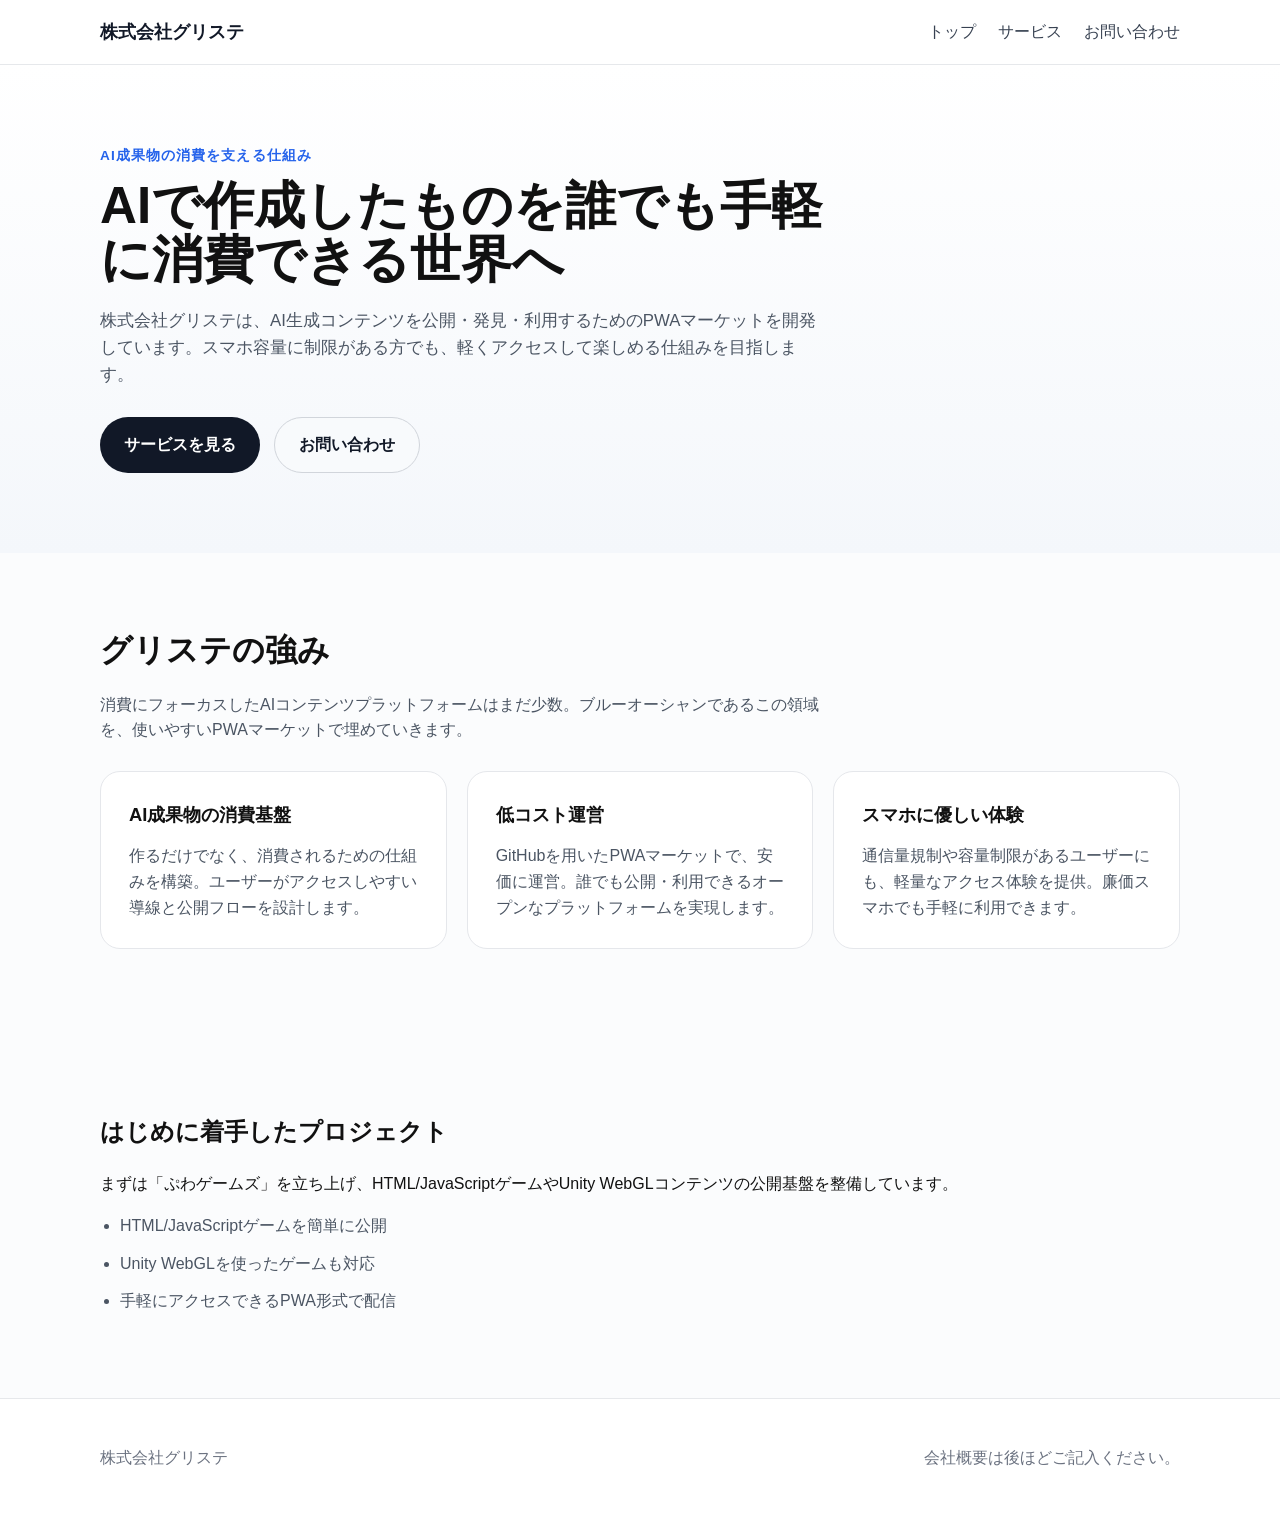
==== index.html @ c3fb34f5 "Initial website for 株式会社グリステ" ====
<!DOCTYPE html>
<html lang="ja">
<head>
  <meta charset="UTF-8" />
  <meta name="viewport" content="width=device-width, initial-scale=1.0" />
  <meta name="theme-color" content="#111827" />
  <link rel="manifest" href="manifest.webmanifest" />
  <title>株式会社グリステ | AI成果物の消費を推進するPWAマーケット</title>
  <link rel="stylesheet" href="styles.css" />
</head>
<body>
  <header class="site-header">
    <div class="container header-inner">
      <div class="brand">
        <a href="index.html">株式会社グリステ</a>
      </div>
      <nav class="site-nav">
        <a href="index.html">トップ</a>
        <a href="service.html">サービス</a>
        <a href="contact.html">お問い合わせ</a>
      </nav>
    </div>
  </header>

  <main>
    <section class="hero">
      <div class="container">
        <p class="eyebrow">AI成果物の消費を支える仕組み</p>
        <h1>AIで作成したものを誰でも手軽に消費できる世界へ</h1>
        <p class="hero-text">株式会社グリステは、AI生成コンテンツを公開・発見・利用するためのPWAマーケットを開発しています。スマホ容量に制限がある方でも、軽くアクセスして楽しめる仕組みを目指します。</p>
        <div class="hero-actions">
          <a class="button primary" href="service.html">サービスを見る</a>
          <a class="button secondary" href="contact.html">お問い合わせ</a>
        </div>
      </div>
    </section>

    <section class="overview">
      <div class="container">
        <div class="section-header">
          <h2>グリステの強み</h2>
          <p>消費にフォーカスしたAIコンテンツプラットフォームはまだ少数。ブルーオーシャンであるこの領域を、使いやすいPWAマーケットで埋めていきます。</p>
        </div>
        <div class="feature-grid">
          <article class="feature-card">
            <h3>AI成果物の消費基盤</h3>
            <p>作るだけでなく、消費されるための仕組みを構築。ユーザーがアクセスしやすい導線と公開フローを設計します。</p>
          </article>
          <article class="feature-card">
            <h3>低コスト運営</h3>
            <p>GitHubを用いたPWAマーケットで、安価に運営。誰でも公開・利用できるオープンなプラットフォームを実現します。</p>
          </article>
          <article class="feature-card">
            <h3>スマホに優しい体験</h3>
            <p>通信量規制や容量制限があるユーザーにも、軽量なアクセス体験を提供。廉価スマホでも手軽に利用できます。</p>
          </article>
        </div>
      </div>
    </section>

    <section class="market-preview">
      <div class="container">
        <div class="market-content">
          <h2>はじめに着手したプロジェクト</h2>
          <p>まずは「ぷわゲームズ」を立ち上げ、HTML/JavaScriptゲームやUnity WebGLコンテンツの公開基盤を整備しています。</p>
          <ul>
            <li>HTML/JavaScriptゲームを簡単に公開</li>
            <li>Unity WebGLを使ったゲームも対応</li>
            <li>手軽にアクセスできるPWA形式で配信</li>
          </ul>
        </div>
      </div>
    </section>
  </main>

  <footer class="site-footer">
    <div class="container footer-inner">
      <p>株式会社グリステ</p>
      <p>会社概要は後ほどご記入ください。</p>
    </div>
  </footer>
</body>
</html>
---- styles.css ----
:root {
  color-scheme: light;
  font-family: "Helvetica Neue", Arial, sans-serif;
  color: #111;
  background: #ffffff;
  line-height: 1.6;
}

* {
  box-sizing: border-box;
}

body {
  margin: 0;
  background: #fbfcfd;
}

.container {
  width: min(1080px, calc(100% - 32px));
  margin: 0 auto;
}

.site-header {
  border-bottom: 1px solid #e6e8eb;
  background: #ffffff;
  position: sticky;
  top: 0;
  z-index: 10;
}

.header-inner {
  display: flex;
  justify-content: space-between;
  align-items: center;
  padding: 18px 0;
}

.brand a {
  font-size: 1.1rem;
  font-weight: 700;
  color: #111827;
  text-decoration: none;
}

.site-nav {
  display: flex;
  gap: 22px;
}

.site-nav a {
  color: #374151;
  text-decoration: none;
  font-weight: 500;
}

.hero,
.page-hero {
  padding: 80px 0;
}

.hero {
  background: linear-gradient(180deg, #ffffff 0%, #f4f7fb 100%);
}

.eyebrow {
  margin: 0 0 12px;
  color: #2563eb;
  font-weight: 700;
  letter-spacing: 0.08em;
  text-transform: uppercase;
  font-size: 0.85rem;
}

.hero h1,
.page-hero h1 {
  margin: 0 0 22px;
  font-size: clamp(2.55rem, 4vw, 3.75rem);
  line-height: 1.05;
  max-width: 760px;
}

.hero-text,
.page-hero p {
  max-width: 720px;
  margin: 0 0 28px;
  color: #4b5563;
  font-size: 1.05rem;
}

.hero-actions {
  display: flex;
  flex-wrap: wrap;
  gap: 14px;
}

.button {
  display: inline-flex;
  align-items: center;
  justify-content: center;
  padding: 14px 24px;
  border-radius: 999px;
  font-weight: 700;
  text-decoration: none;
}

.button.primary {
  background: #111827;
  color: #ffffff;
}

.button.secondary {
  background: #f8fafc;
  color: #111827;
  border: 1px solid #d1d5db;
}

.overview,
.market-preview,
.content-section {
  padding: 72px 0;
}

.section-header h2,
.content-section h2 {
  margin: 0 0 16px;
  font-size: 2rem;
}

.section-header p,
.content-section p {
  margin: 0 0 28px;
  color: #4b5563;
  max-width: 720px;
}

.feature-grid {
  display: grid;
  gap: 20px;
  grid-template-columns: repeat(auto-fit, minmax(240px, 1fr));
}

.feature-card {
  padding: 28px;
  background: #ffffff;
  border: 1px solid #e5e7eb;
  border-radius: 20px;
}

.feature-card h3 {
  margin: 0 0 14px;
  font-size: 1.15rem;
}

.feature-card p {
  margin: 0;
  color: #4b5563;
}

.market-content ul,
.service-list {
  margin: 16px 0 0;
  padding-left: 20px;
  color: #4b5563;
}

.market-content li,
.service-list li {
  margin-bottom: 12px;
}

.contact-card {
  max-width: 680px;
  margin: 0 auto;
  padding: 32px;
  background: #ffffff;
  border: 1px solid #e5e7eb;
  border-radius: 24px;
}

.contact-card h2 {
  margin-top: 0;
}

.contact-card form {
  display: grid;
  gap: 18px;
}

.contact-card label {
  font-weight: 600;
}

.contact-card input,
.contact-card textarea {
  width: 100%;
  padding: 14px 16px;
  border: 1px solid #d1d5db;
  border-radius: 12px;
  font-size: 1rem;
}

.contact-card button {
  width: fit-content;
  padding: 14px 28px;
  background: #111827;
  color: #ffffff;
  border: none;
  border-radius: 999px;
  font-weight: 700;
  cursor: pointer;
}

.note {
  margin-top: 14px;
  color: #6b7280;
  font-size: 0.95rem;
}

.site-footer {
  padding: 30px 0;
  border-top: 1px solid #e6e8eb;
  background: #ffffff;
}

.footer-inner {
  display: flex;
  justify-content: space-between;
  flex-wrap: wrap;
  gap: 8px;
  color: #6b7280;
}

@media (max-width: 740px) {
  .header-inner,
  .footer-inner {
    flex-direction: column;
    align-items: flex-start;
  }

  .hero-actions {
    flex-direction: column;
    align-items: stretch;
  }

  .site-nav {
    gap: 14px;
    flex-wrap: wrap;
  }
}
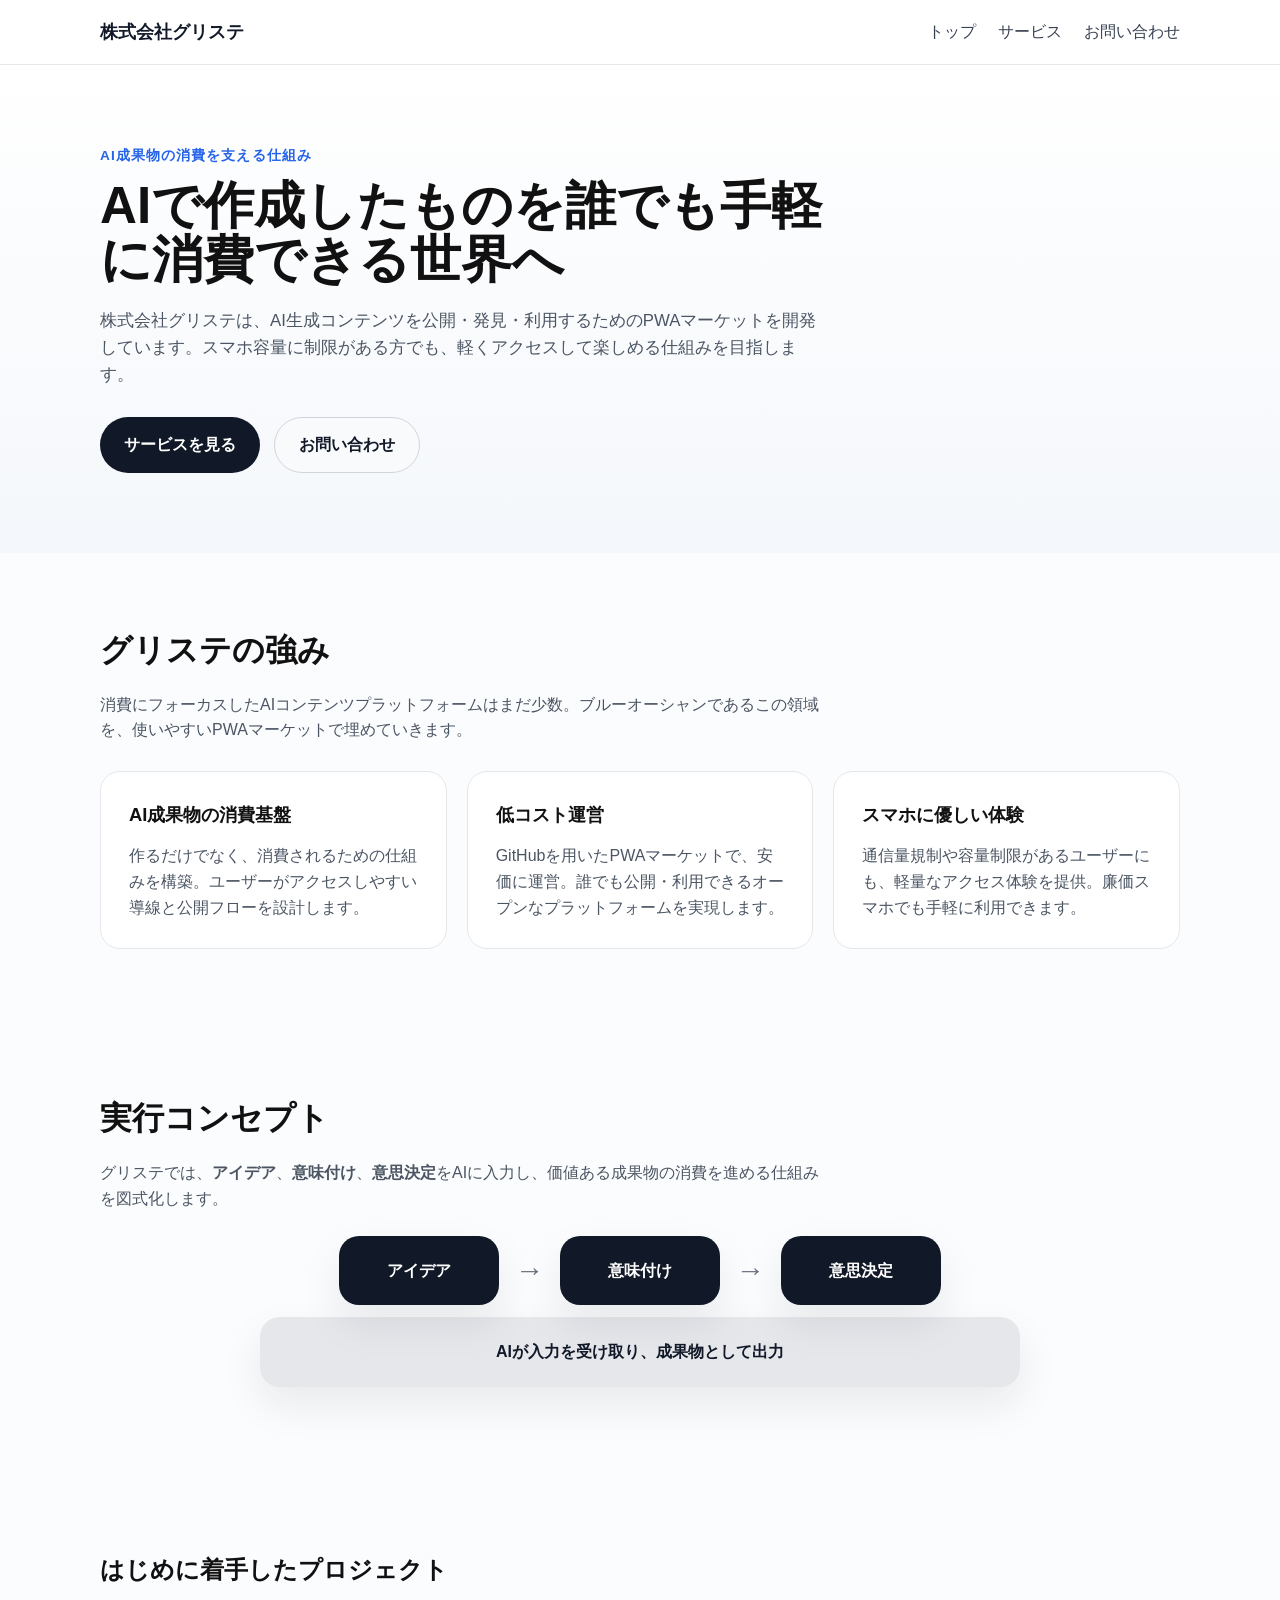
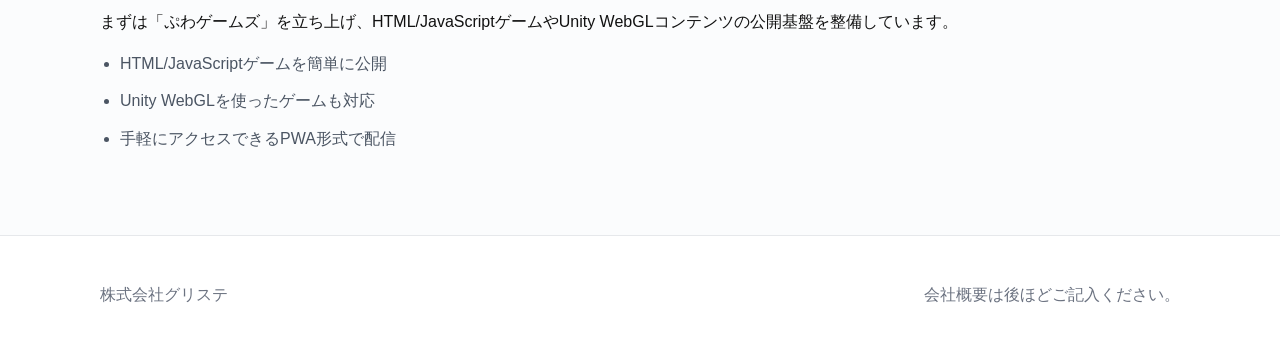
==== commit 0fd77a77: "Add Griste execution concept diagram" ====
--- a/index.html
+++ b/index.html
@@ -58,6 +58,23 @@
       </div>
     </section>
 
+    <section class="concept-flow">
+      <div class="container">
+        <div class="section-header">
+          <h2>実行コンセプト</h2>
+          <p>グリステでは、<strong>アイデア</strong>、<strong>意味付け</strong>、<strong>意思決定</strong>をAIに入力し、価値ある成果物の消費を進める仕組みを図式化します。</p>
+        </div>
+        <div class="flow-diagram">
+          <div class="flow-step">アイデア</div>
+          <div class="flow-arrow">→</div>
+          <div class="flow-step">意味付け</div>
+          <div class="flow-arrow">→</div>
+          <div class="flow-step">意思決定</div>
+        </div>
+        <div class="flow-output">AIが入力を受け取り、成果物として出力</div>
+      </div>
+    </section>
+
     <section class="market-preview">
       <div class="container">
         <div class="market-content">
--- a/styles.css
+++ b/styles.css
@@ -230,6 +230,49 @@
   color: #6b7280;
 }
 
+.flow-diagram {
+  display: flex;
+  align-items: center;
+  flex-wrap: wrap;
+  gap: 16px;
+  justify-content: center;
+  margin: 24px 0 12px;
+}
+
+.flow-step,
+.flow-output {
+  padding: 22px 24px;
+  border-radius: 20px;
+  background: #111827;
+  color: #ffffff;
+  font-weight: 700;
+  box-shadow: 0 18px 40px rgba(17, 24, 39, 0.08);
+  min-width: 160px;
+  text-align: center;
+}
+
+.flow-arrow {
+  font-size: 1.8rem;
+  color: #6b7280;
+  font-weight: 700;
+}
+
+.flow-output {
+  width: 100%;
+  max-width: 760px;
+  background: #e5e7eb;
+  color: #111827;
+  margin: 0 auto;
+}
+
+.concept-flow {
+  padding: 72px 0;
+}
+
+.concept-flow .section-header p {
+  margin: 0;
+}
+
 @media (max-width: 740px) {
   .header-inner,
   .footer-inner {
@@ -246,4 +289,8 @@
     gap: 14px;
     flex-wrap: wrap;
   }
-}
+
+  .flow-diagram {
+    flex-direction: column;
+  }
+}
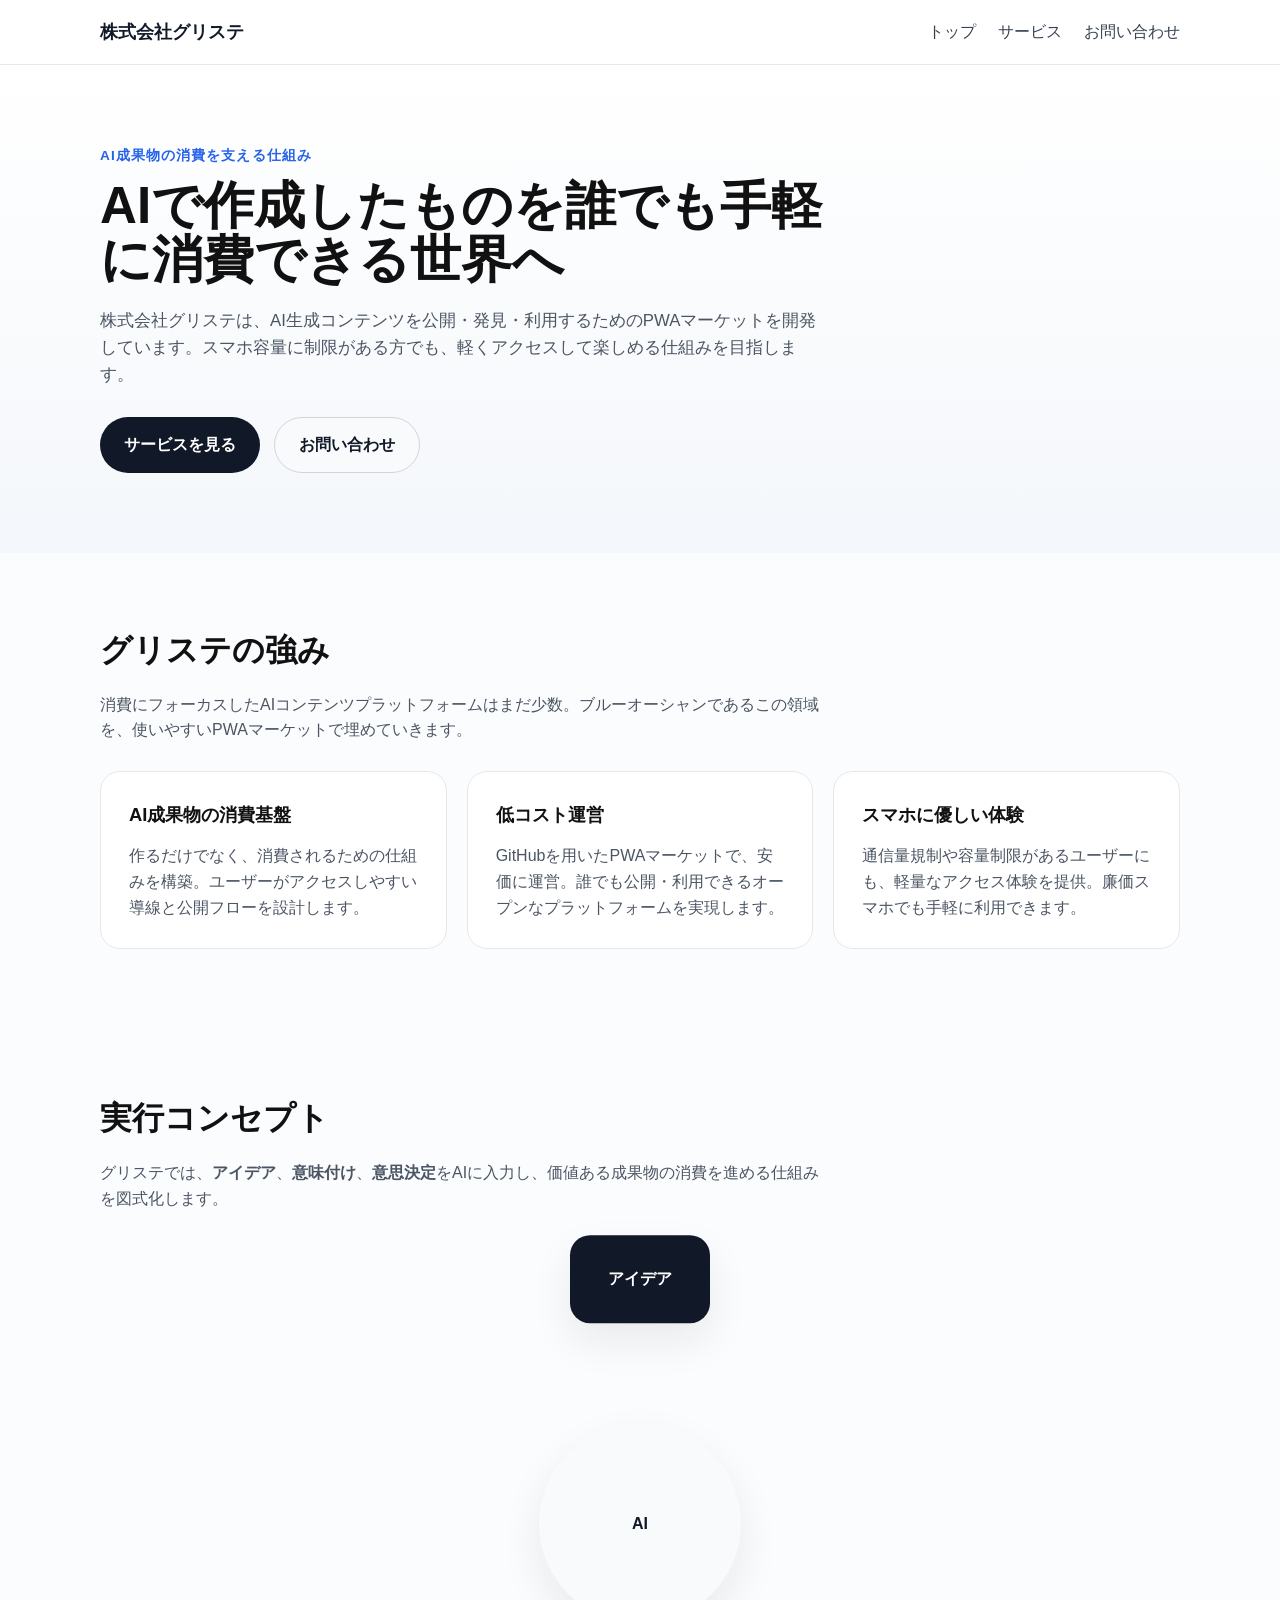
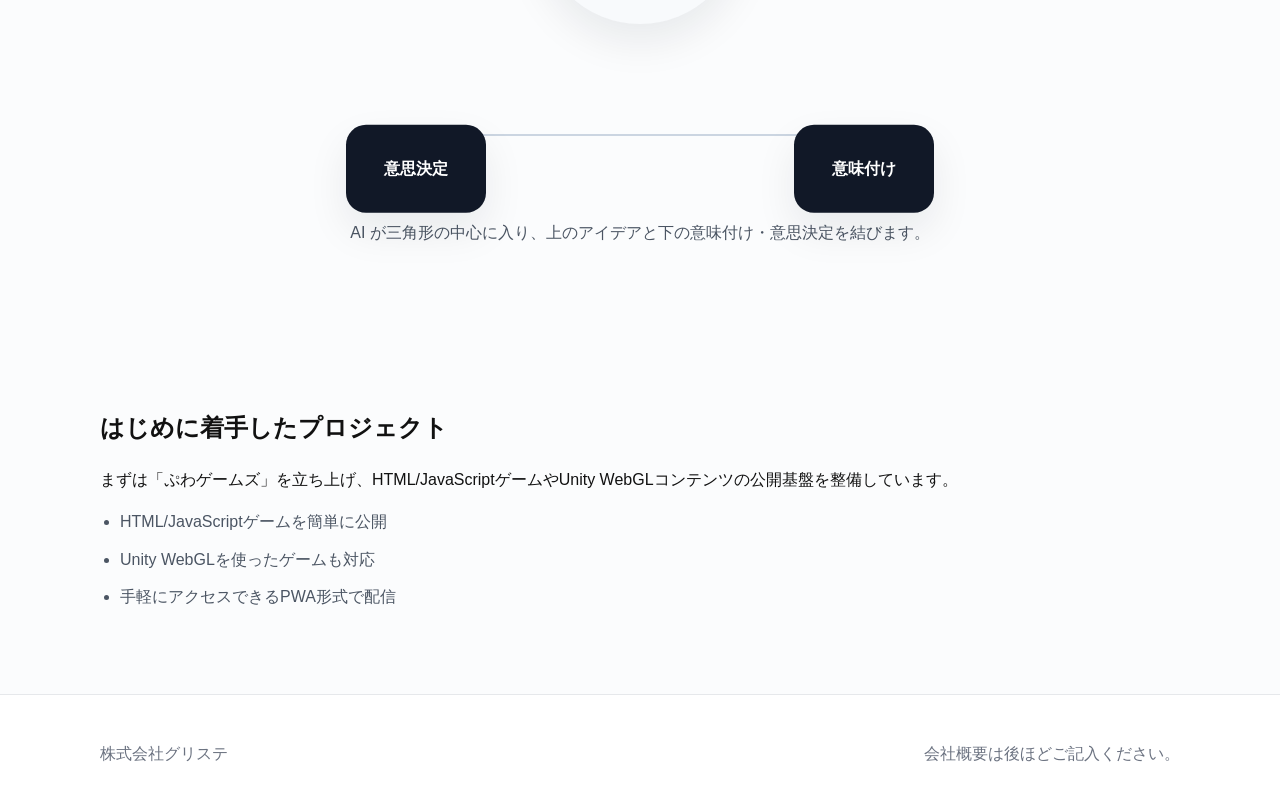
==== commit fc8bb006: "Update concept diagram to triangle layout" ====
--- a/index.html
+++ b/index.html
@@ -64,14 +64,13 @@
           <h2>実行コンセプト</h2>
           <p>グリステでは、<strong>アイデア</strong>、<strong>意味付け</strong>、<strong>意思決定</strong>をAIに入力し、価値ある成果物の消費を進める仕組みを図式化します。</p>
         </div>
-        <div class="flow-diagram">
-          <div class="flow-step">アイデア</div>
-          <div class="flow-arrow">→</div>
-          <div class="flow-step">意味付け</div>
-          <div class="flow-arrow">→</div>
-          <div class="flow-step">意思決定</div>
+        <div class="triangle-diagram">
+          <div class="triangle-node node-idea">アイデア</div>
+          <div class="triangle-node node-meaning">意味付け</div>
+          <div class="triangle-node node-decision">意思決定</div>
+          <div class="triangle-center">AI</div>
         </div>
-        <div class="flow-output">AIが入力を受け取り、成果物として出力</div>
+        <p class="triangle-caption">AI が三角形の中心に入り、上のアイデアと下の意味付け・意思決定を結びます。</p>
       </div>
     </section>
 
--- a/styles.css
+++ b/styles.css
@@ -230,39 +230,71 @@
   color: #6b7280;
 }
 
-.flow-diagram {
+.triangle-diagram {
+  position: relative;
+  width: min(560px, 100%);
+  aspect-ratio: 1 / 1;
+  margin: 32px auto 16px;
+}
+
+.triangle-diagram::before {
+  content: "";
+  position: absolute;
+  inset: 12% 10%;
+  border-left: 2px solid #cbd5e1;
+  border-right: 2px solid #cbd5e1;
+  border-bottom: 2px solid #cbd5e1;
+  clip-path: polygon(50% 0%, 100% 100%, 0% 100%);
+}
+
+.triangle-node,
+.triangle-center {
+  position: absolute;
   display: flex;
   align-items: center;
-  flex-wrap: wrap;
-  gap: 16px;
   justify-content: center;
-  margin: 24px 0 12px;
-}
-
-.flow-step,
-.flow-output {
-  padding: 22px 24px;
+  padding: 18px 22px;
   border-radius: 20px;
   background: #111827;
   color: #ffffff;
   font-weight: 700;
+  min-width: 140px;
+  min-height: 88px;
+  text-align: center;
   box-shadow: 0 18px 40px rgba(17, 24, 39, 0.08);
-  min-width: 160px;
+}
+
+.node-idea {
+  top: 0;
+  left: 50%;
+  transform: translate(-50%, -10%);
+}
+
+.node-meaning {
+  bottom: 0;
+  right: 0;
+  transform: translate(10%, 10%);
+}
+
+.node-decision {
+  bottom: 0;
+  left: 0;
+  transform: translate(-10%, 10%);
+}
+
+.triangle-center {
+  inset: 32%;
+  background: #f8fafc;
+  color: #111827;
+  border-radius: 50%;
+  min-width: 140px;
+  min-height: 140px;
+}
+
+.triangle-caption {
+  margin: 0;
+  color: #4b5563;
   text-align: center;
-}
-
-.flow-arrow {
-  font-size: 1.8rem;
-  color: #6b7280;
-  font-weight: 700;
-}
-
-.flow-output {
-  width: 100%;
-  max-width: 760px;
-  background: #e5e7eb;
-  color: #111827;
-  margin: 0 auto;
 }
 
 .concept-flow {
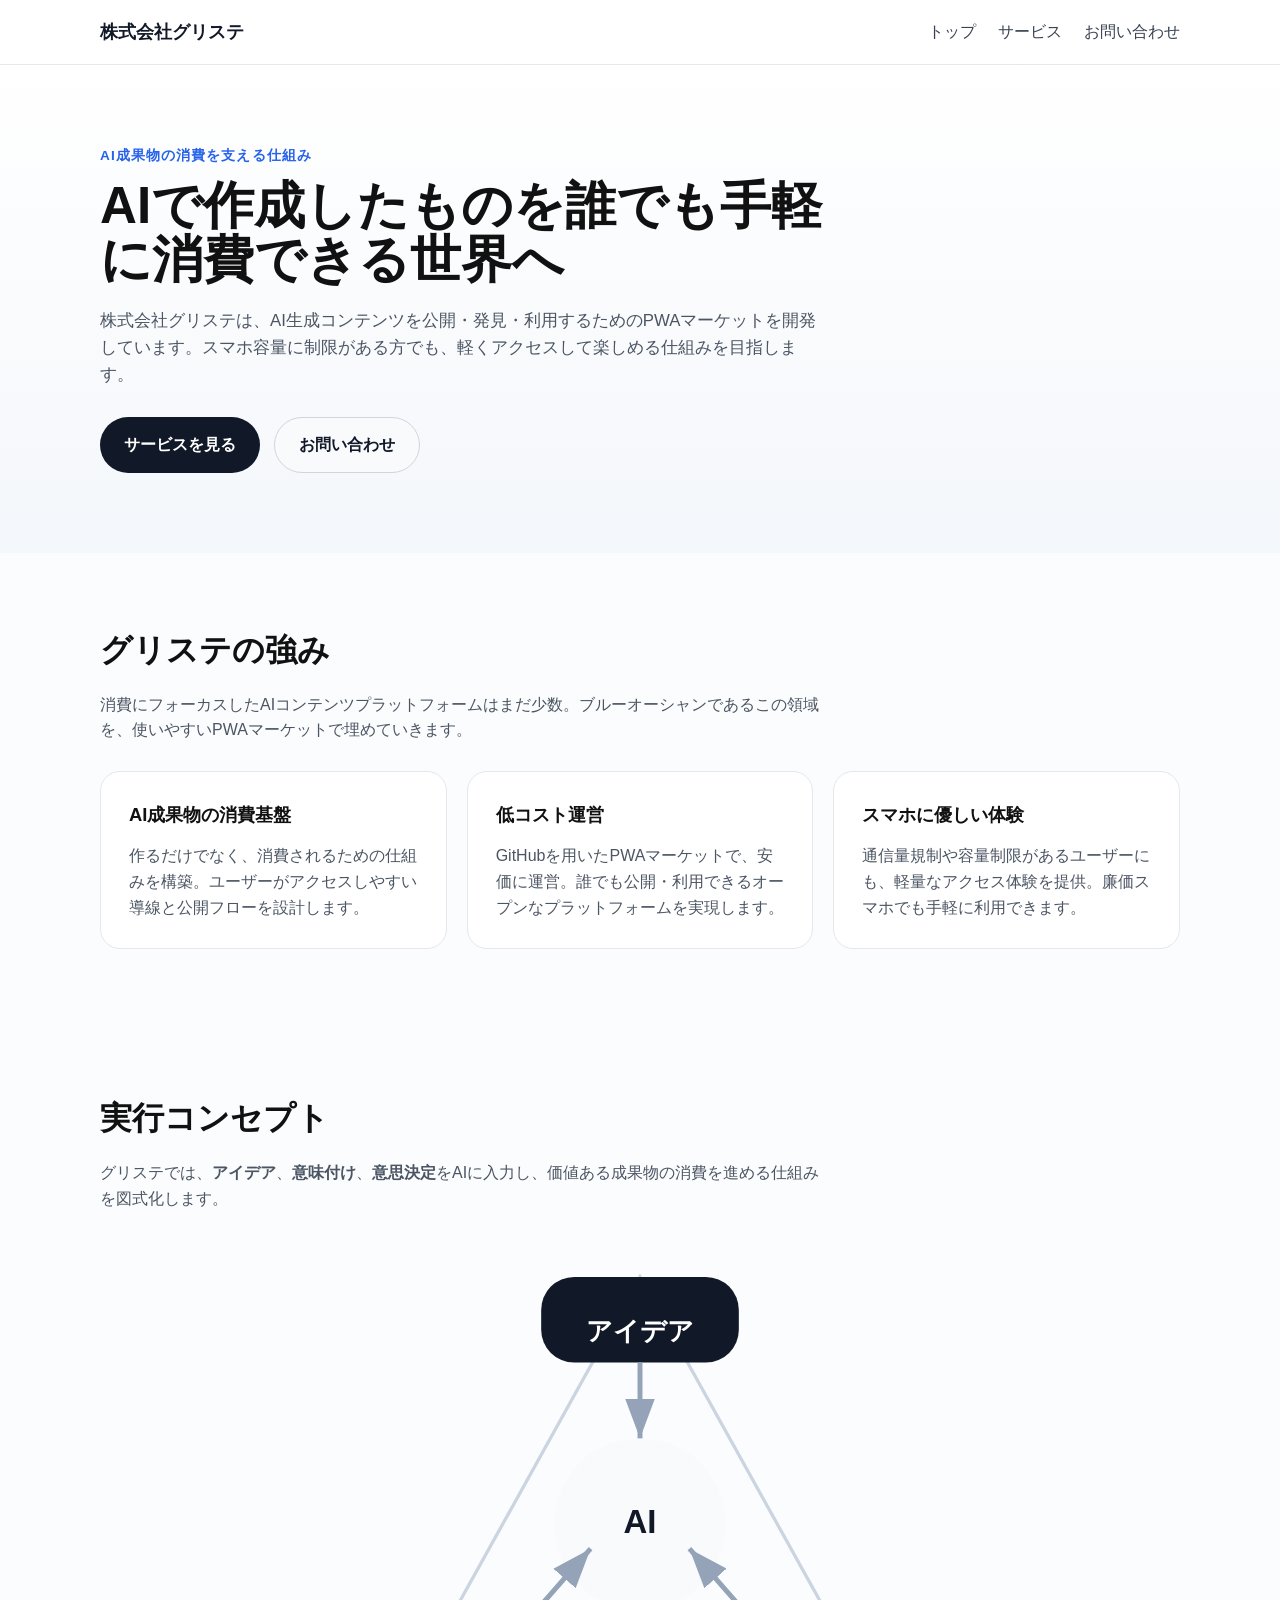
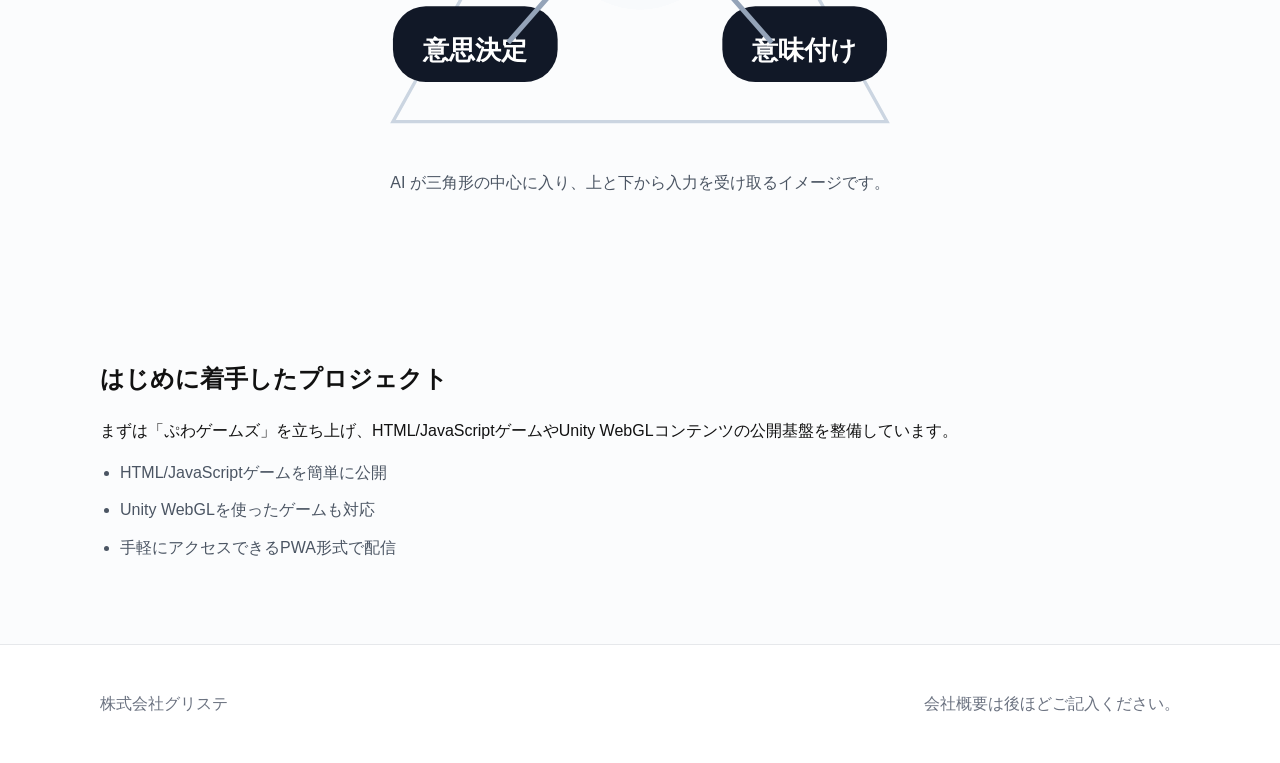
==== commit 728c9eba: "Replace triangle concept diagram with stable SVG version" ====
--- a/index.html
+++ b/index.html
@@ -64,13 +64,29 @@
           <h2>実行コンセプト</h2>
           <p>グリステでは、<strong>アイデア</strong>、<strong>意味付け</strong>、<strong>意思決定</strong>をAIに入力し、価値ある成果物の消費を進める仕組みを図式化します。</p>
         </div>
-        <div class="triangle-diagram">
-          <div class="triangle-node node-idea">アイデア</div>
-          <div class="triangle-node node-meaning">意味付け</div>
-          <div class="triangle-node node-decision">意思決定</div>
-          <div class="triangle-center">AI</div>
+        <div class="triangle-svg">
+          <svg viewBox="0 0 340 310" role="img" aria-labelledby="concept-graphic-title">
+            <title id="concept-graphic-title">アイデア・意味付け・意思決定をAIに入力する三角図</title>
+            <defs>
+              <marker id="arrowhead" markerWidth="8" markerHeight="6" refX="8" refY="3" orient="auto" markerUnits="strokeWidth">
+                <path d="M0,0 L8,3 L0,6 Z" fill="#94a3b8" />
+              </marker>
+            </defs>
+            <polygon points="170,20 320,290 20,290" fill="none" stroke="#cbd5e1" stroke-width="2" />
+            <rect x="110" y="20" width="120" height="52" rx="20" fill="#111827" />
+            <text x="170" y="54" fill="#ffffff" font-size="16" font-weight="700" text-anchor="middle" dominant-baseline="middle">アイデア</text>
+            <rect x="220" y="220" width="100" height="46" rx="20" fill="#111827" />
+            <text x="270" y="248" fill="#ffffff" font-size="16" font-weight="700" text-anchor="middle" dominant-baseline="middle">意味付け</text>
+            <rect x="20" y="220" width="100" height="46" rx="20" fill="#111827" />
+            <text x="70" y="248" fill="#ffffff" font-size="16" font-weight="700" text-anchor="middle" dominant-baseline="middle">意思決定</text>
+            <circle cx="170" cy="170" r="52" fill="#f8fafc" />
+            <text x="170" y="170" fill="#111827" font-size="20" font-weight="700" text-anchor="middle" dominant-baseline="middle">AI</text>
+            <path d="M170,72 L170,118" stroke="#94a3b8" stroke-width="3" marker-end="url(#arrowhead)" />
+            <path d="M250,242 L200,185" stroke="#94a3b8" stroke-width="3" marker-end="url(#arrowhead)" />
+            <path d="M90,242 L140,185" stroke="#94a3b8" stroke-width="3" marker-end="url(#arrowhead)" />
+          </svg>
         </div>
-        <p class="triangle-caption">AI が三角形の中心に入り、上のアイデアと下の意味付け・意思決定を結びます。</p>
+        <p class="triangle-caption">AI が三角形の中心に入り、上と下から入力を受け取るイメージです。</p>
       </div>
     </section>
 
--- a/styles.css
+++ b/styles.css
@@ -230,65 +230,15 @@
   color: #6b7280;
 }
 
-.triangle-diagram {
-  position: relative;
-  width: min(560px, 100%);
-  aspect-ratio: 1 / 1;
+.triangle-svg {
   margin: 32px auto 16px;
-}
-
-.triangle-diagram::before {
-  content: "";
-  position: absolute;
-  inset: 12% 10%;
-  border-left: 2px solid #cbd5e1;
-  border-right: 2px solid #cbd5e1;
-  border-bottom: 2px solid #cbd5e1;
-  clip-path: polygon(50% 0%, 100% 100%, 0% 100%);
-}
-
-.triangle-node,
-.triangle-center {
-  position: absolute;
-  display: flex;
-  align-items: center;
-  justify-content: center;
-  padding: 18px 22px;
-  border-radius: 20px;
-  background: #111827;
-  color: #ffffff;
-  font-weight: 700;
-  min-width: 140px;
-  min-height: 88px;
-  text-align: center;
-  box-shadow: 0 18px 40px rgba(17, 24, 39, 0.08);
-}
-
-.node-idea {
-  top: 0;
-  left: 50%;
-  transform: translate(-50%, -10%);
-}
-
-.node-meaning {
-  bottom: 0;
-  right: 0;
-  transform: translate(10%, 10%);
-}
-
-.node-decision {
-  bottom: 0;
-  left: 0;
-  transform: translate(-10%, 10%);
-}
-
-.triangle-center {
-  inset: 32%;
-  background: #f8fafc;
-  color: #111827;
-  border-radius: 50%;
-  min-width: 140px;
-  min-height: 140px;
+  max-width: 560px;
+}
+
+.triangle-svg svg {
+  width: 100%;
+  height: auto;
+  display: block;
 }
 
 .triangle-caption {
@@ -321,8 +271,4 @@
     gap: 14px;
     flex-wrap: wrap;
   }
-
-  .flow-diagram {
-    flex-direction: column;
-  }
-}
+}
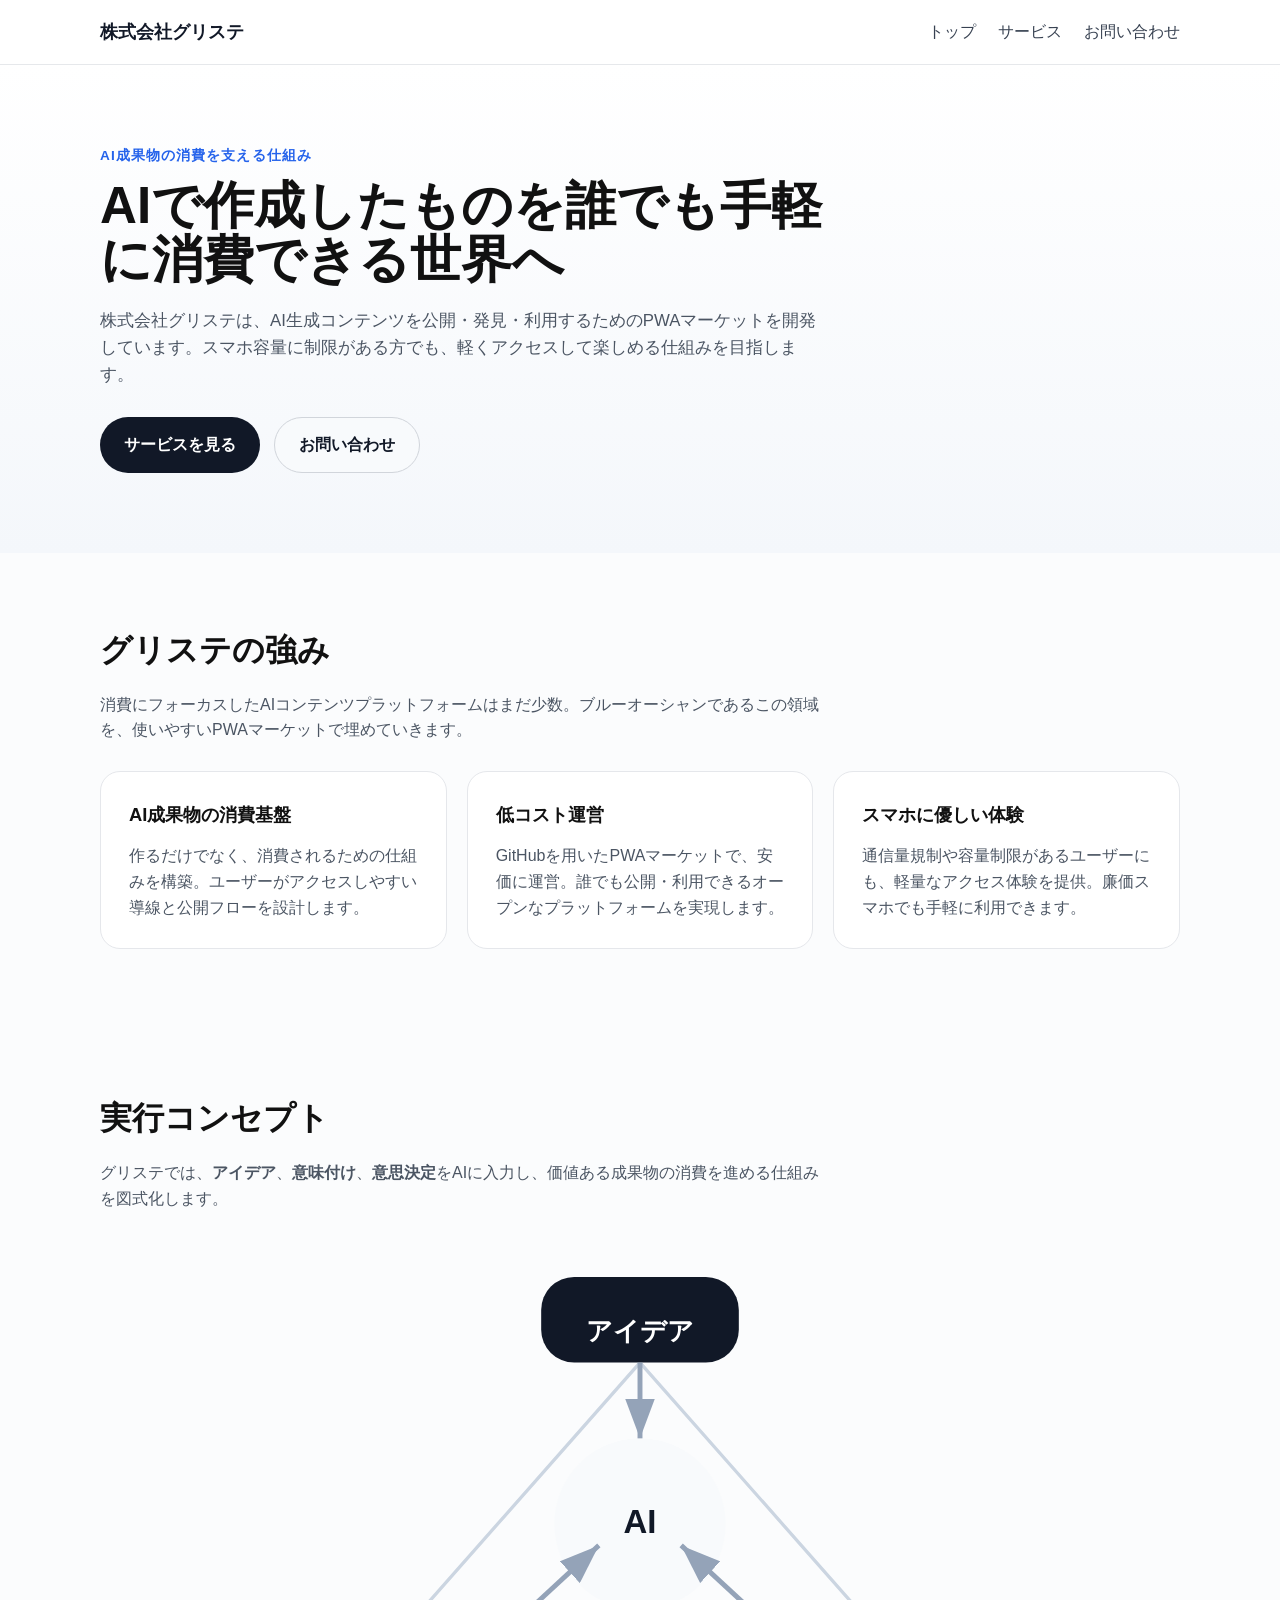
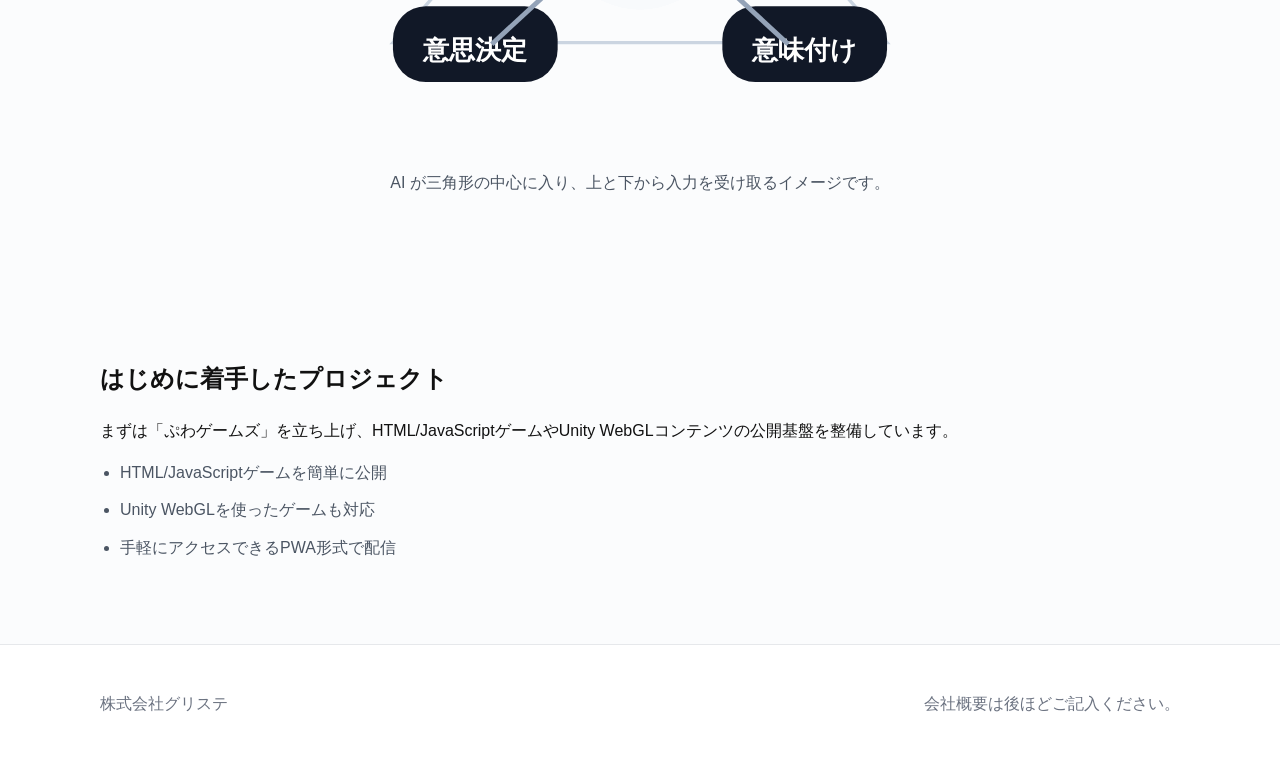
==== commit 308758eb: "Adjust triangle SVG coordinates and arrow endpoints" ====
--- a/index.html
+++ b/index.html
@@ -72,7 +72,7 @@
                 <path d="M0,0 L8,3 L0,6 Z" fill="#94a3b8" />
               </marker>
             </defs>
-            <polygon points="170,20 320,290 20,290" fill="none" stroke="#cbd5e1" stroke-width="2" />
+            <polygon points="170,72 320,242 20,242" fill="none" stroke="#cbd5e1" stroke-width="2" />
             <rect x="110" y="20" width="120" height="52" rx="20" fill="#111827" />
             <text x="170" y="54" fill="#ffffff" font-size="16" font-weight="700" text-anchor="middle" dominant-baseline="middle">アイデア</text>
             <rect x="220" y="220" width="100" height="46" rx="20" fill="#111827" />
@@ -82,8 +82,8 @@
             <circle cx="170" cy="170" r="52" fill="#f8fafc" />
             <text x="170" y="170" fill="#111827" font-size="20" font-weight="700" text-anchor="middle" dominant-baseline="middle">AI</text>
             <path d="M170,72 L170,118" stroke="#94a3b8" stroke-width="3" marker-end="url(#arrowhead)" />
-            <path d="M250,242 L200,185" stroke="#94a3b8" stroke-width="3" marker-end="url(#arrowhead)" />
-            <path d="M90,242 L140,185" stroke="#94a3b8" stroke-width="3" marker-end="url(#arrowhead)" />
+            <path d="M260,243 L195,183" stroke="#94a3b8" stroke-width="3" marker-end="url(#arrowhead)" />
+            <path d="M80,243 L145,183" stroke="#94a3b8" stroke-width="3" marker-end="url(#arrowhead)" />
           </svg>
         </div>
         <p class="triangle-caption">AI が三角形の中心に入り、上と下から入力を受け取るイメージです。</p>
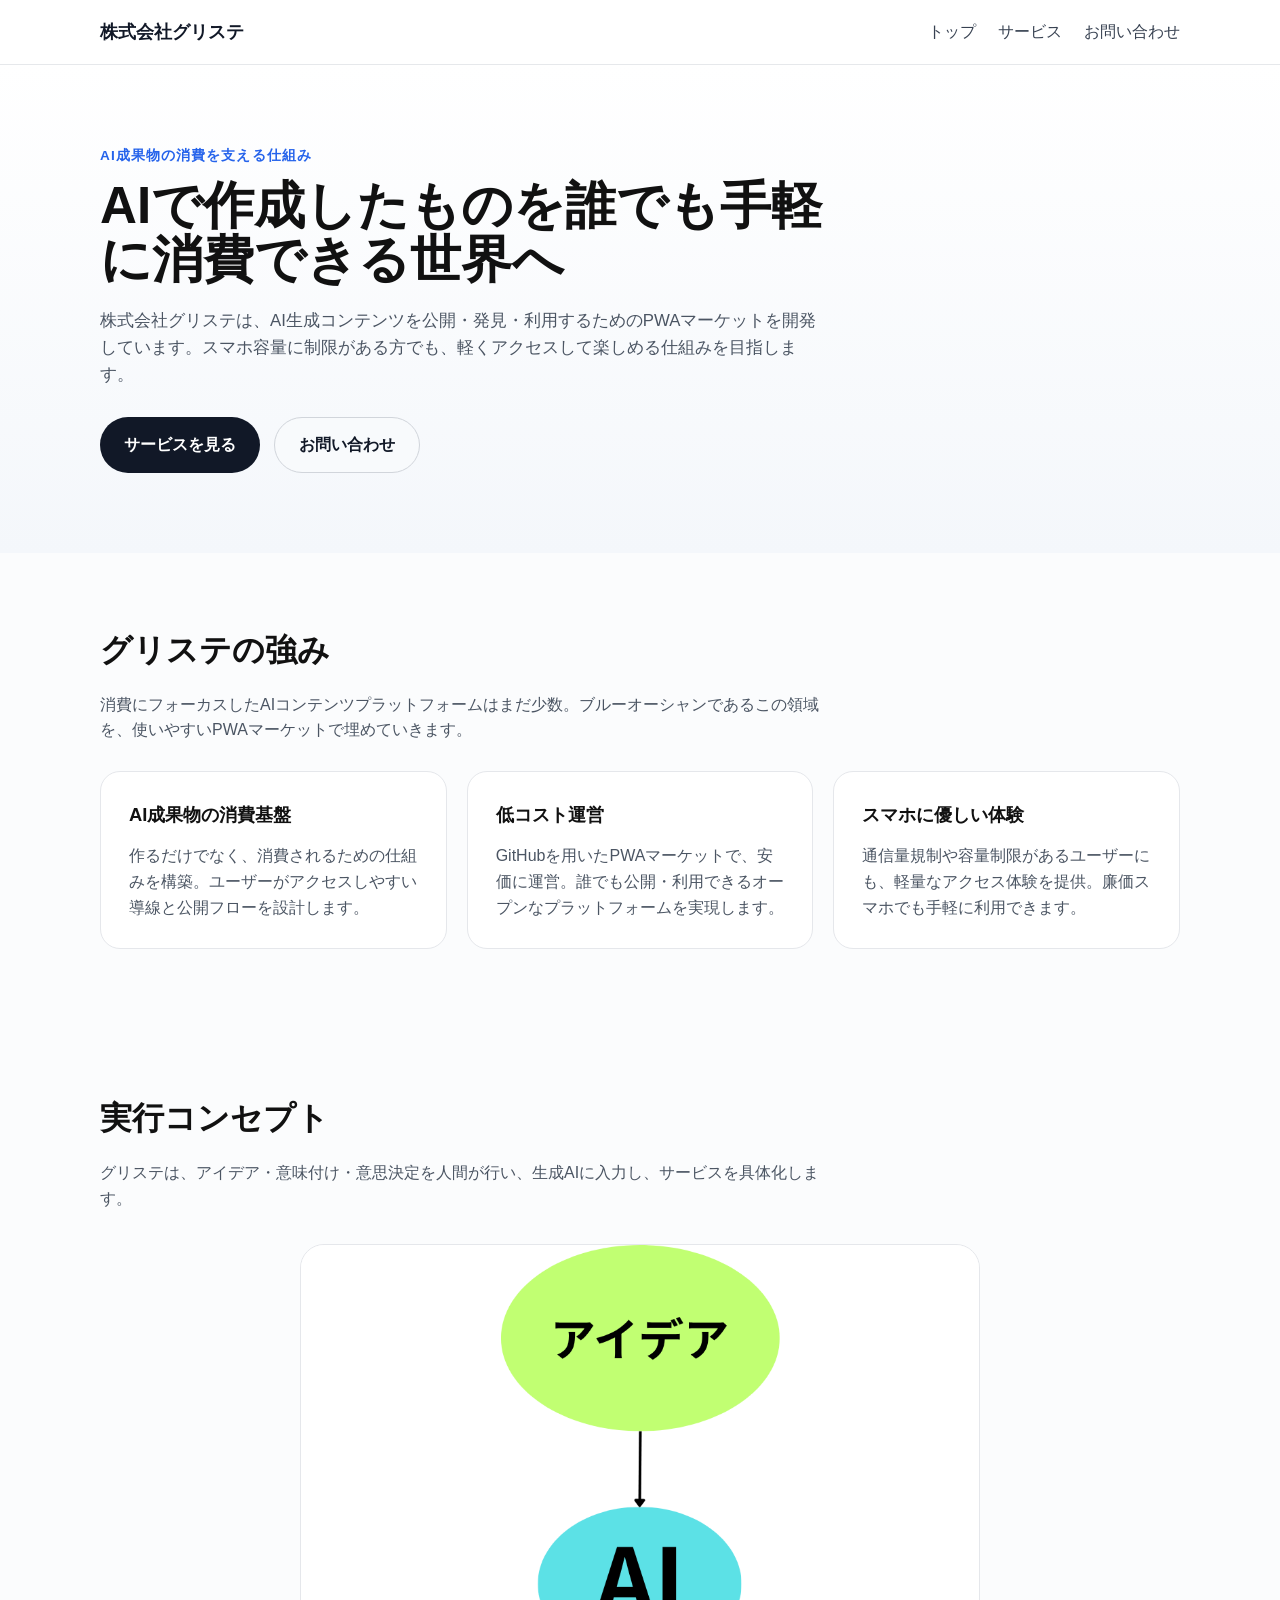
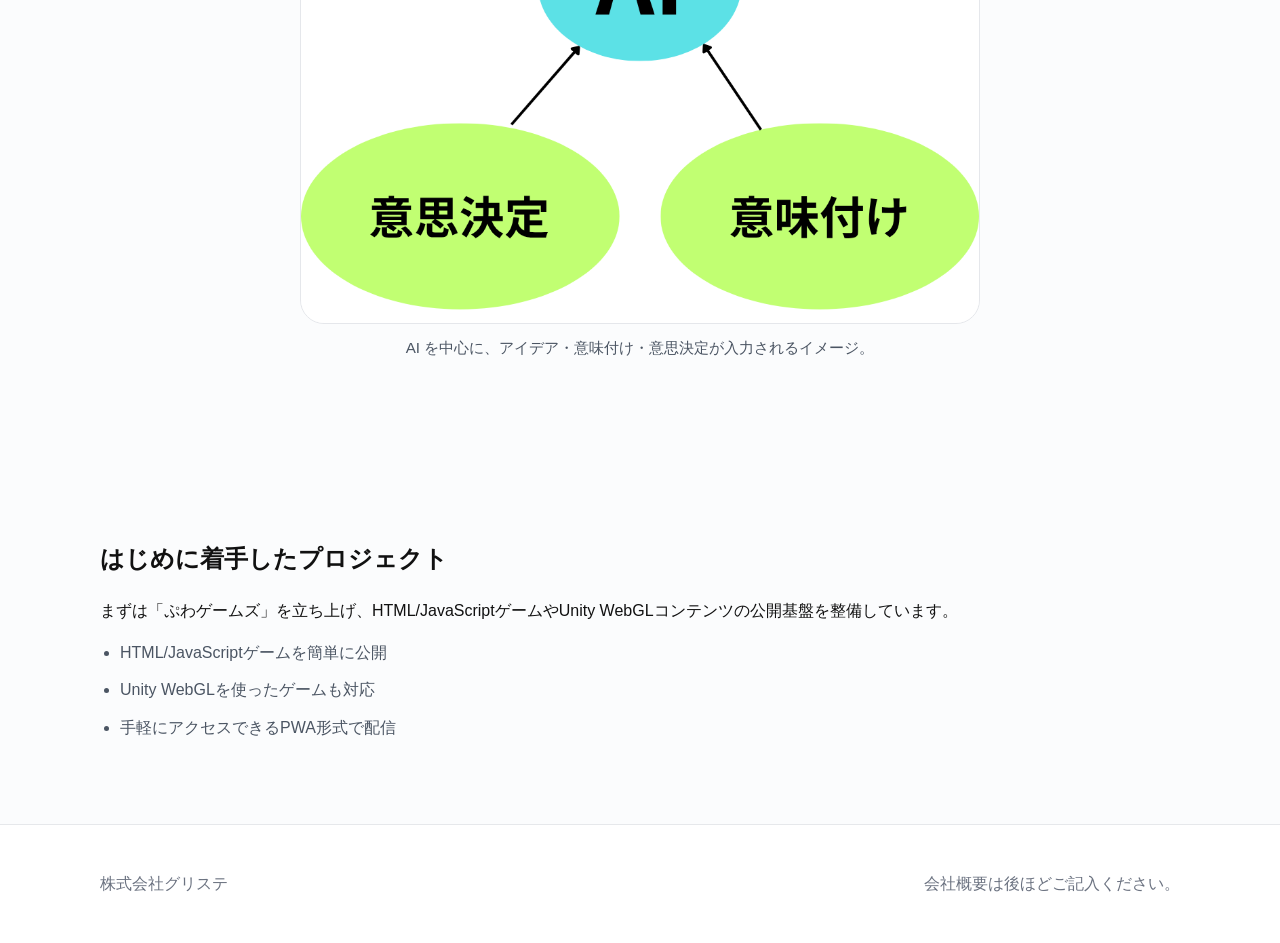
==== commit ace5c01c: "Update concept description and replace diagram with act.png" ====
--- a/index.html
+++ b/index.html
@@ -62,31 +62,12 @@
       <div class="container">
         <div class="section-header">
           <h2>実行コンセプト</h2>
-          <p>グリステでは、<strong>アイデア</strong>、<strong>意味付け</strong>、<strong>意思決定</strong>をAIに入力し、価値ある成果物の消費を進める仕組みを図式化します。</p>
+          <p>グリステは、アイデア・意味付け・意思決定を人間が行い、生成AIに入力し、サービスを具体化します。</p>
         </div>
-        <div class="triangle-svg">
-          <svg viewBox="0 0 340 310" role="img" aria-labelledby="concept-graphic-title">
-            <title id="concept-graphic-title">アイデア・意味付け・意思決定をAIに入力する三角図</title>
-            <defs>
-              <marker id="arrowhead" markerWidth="8" markerHeight="6" refX="8" refY="3" orient="auto" markerUnits="strokeWidth">
-                <path d="M0,0 L8,3 L0,6 Z" fill="#94a3b8" />
-              </marker>
-            </defs>
-            <polygon points="170,72 320,242 20,242" fill="none" stroke="#cbd5e1" stroke-width="2" />
-            <rect x="110" y="20" width="120" height="52" rx="20" fill="#111827" />
-            <text x="170" y="54" fill="#ffffff" font-size="16" font-weight="700" text-anchor="middle" dominant-baseline="middle">アイデア</text>
-            <rect x="220" y="220" width="100" height="46" rx="20" fill="#111827" />
-            <text x="270" y="248" fill="#ffffff" font-size="16" font-weight="700" text-anchor="middle" dominant-baseline="middle">意味付け</text>
-            <rect x="20" y="220" width="100" height="46" rx="20" fill="#111827" />
-            <text x="70" y="248" fill="#ffffff" font-size="16" font-weight="700" text-anchor="middle" dominant-baseline="middle">意思決定</text>
-            <circle cx="170" cy="170" r="52" fill="#f8fafc" />
-            <text x="170" y="170" fill="#111827" font-size="20" font-weight="700" text-anchor="middle" dominant-baseline="middle">AI</text>
-            <path d="M170,72 L170,118" stroke="#94a3b8" stroke-width="3" marker-end="url(#arrowhead)" />
-            <path d="M260,243 L195,183" stroke="#94a3b8" stroke-width="3" marker-end="url(#arrowhead)" />
-            <path d="M80,243 L145,183" stroke="#94a3b8" stroke-width="3" marker-end="url(#arrowhead)" />
-          </svg>
-        </div>
-        <p class="triangle-caption">AI が三角形の中心に入り、上と下から入力を受け取るイメージです。</p>
+        <figure class="concept-image">
+          <img src="act.png" alt="AI に入力する実行コンセプトの図" />
+          <figcaption>AI を中心に、アイデア・意味付け・意思決定が入力されるイメージ。</figcaption>
+        </figure>
       </div>
     </section>
 
--- a/styles.css
+++ b/styles.css
@@ -230,21 +230,24 @@
   color: #6b7280;
 }
 
-.triangle-svg {
+.concept-image {
   margin: 32px auto 16px;
-  max-width: 560px;
-}
-
-.triangle-svg svg {
+  max-width: 680px;
+}
+
+.concept-image img {
   width: 100%;
   height: auto;
   display: block;
-}
-
-.triangle-caption {
-  margin: 0;
+  border-radius: 24px;
+  border: 1px solid #e5e7eb;
+}
+
+.concept-image figcaption {
+  margin: 12px 0 0;
   color: #4b5563;
   text-align: center;
+  font-size: 0.95rem;
 }
 
 .concept-flow {
